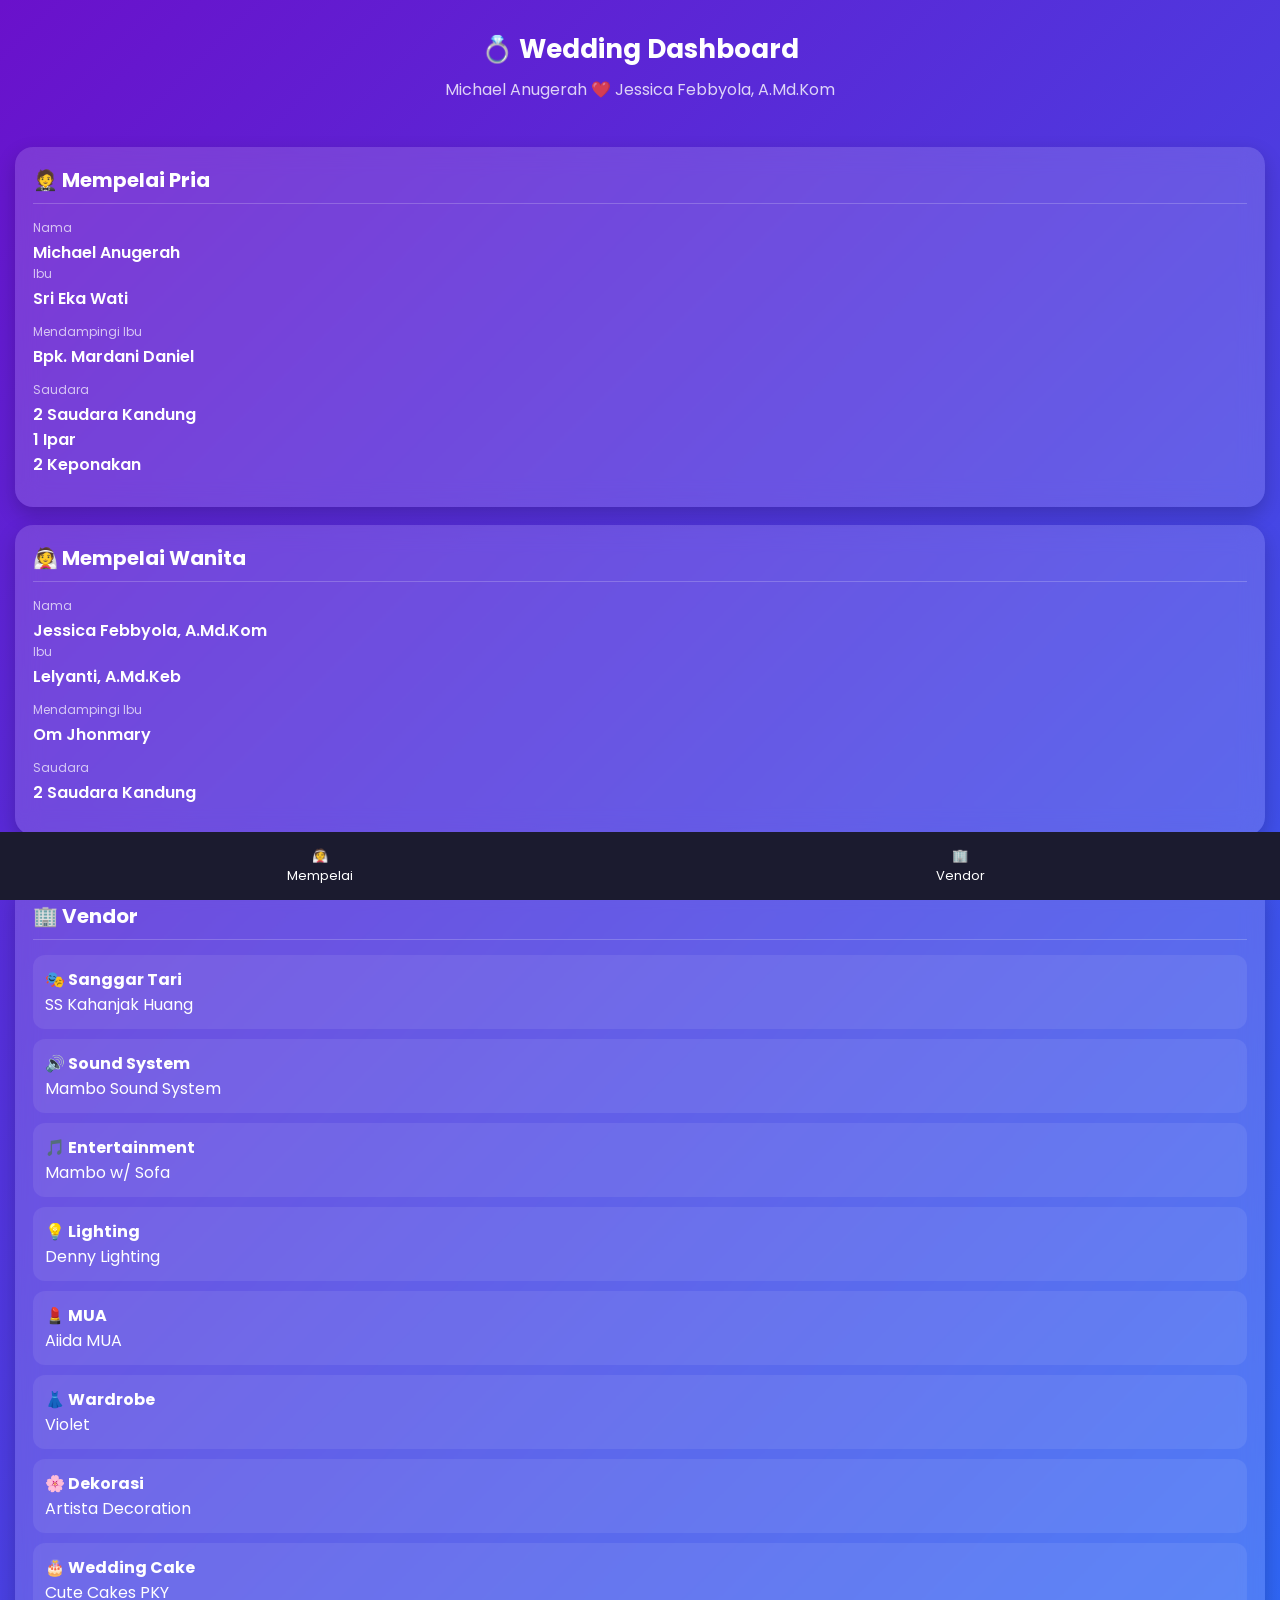
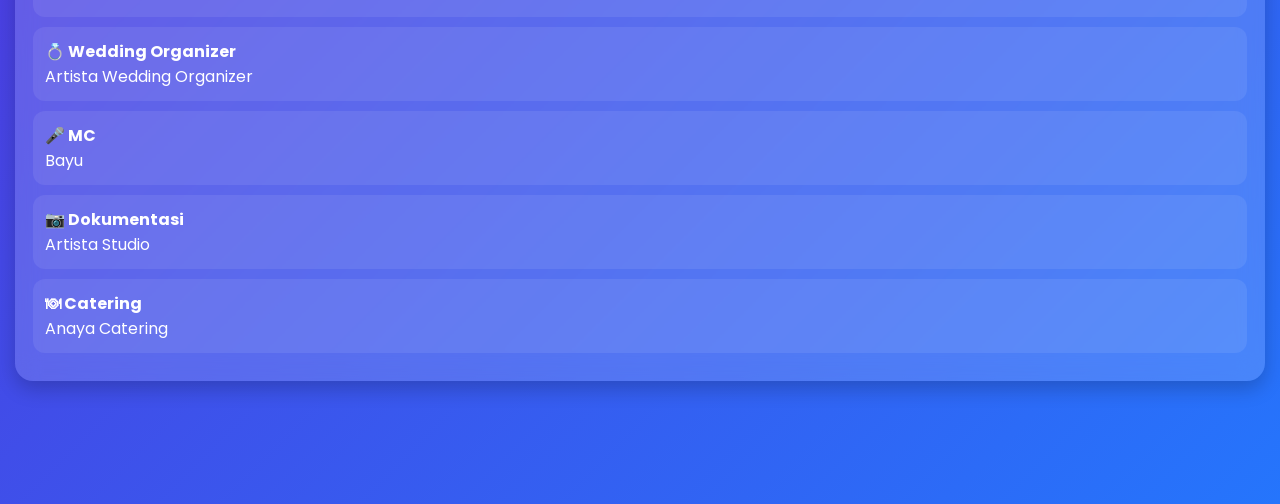
==== manten.html @ dc77c765 "Create manten.html" ====
<!DOCTYPE html>
<html lang="id">
<head>
<meta charset="UTF-8">
<meta name="viewport" content="width=device-width, initial-scale=1.0">
<title>MC Wedding</title>

<link href="https://fonts.googleapis.com/css2?family=Poppins:wght@300;400;600;700&display=swap" rel="stylesheet">

<style>
*{
margin:0;
padding:0;
box-sizing:border-box;
font-family:'Poppins',sans-serif;
scroll-behavior:smooth;
}

body{
background:linear-gradient(135deg,#6A11CB,#2575FC);
color:#fff;
padding-bottom:90px;
}

header{
padding:30px 20px;
text-align:center;
}

header h1{
font-size:26px;
}

header p{
margin-top:8px;
opacity:.8;
}

section{
padding:15px;
}

.card{
background:rgba(255,255,255,.15);
backdrop-filter:blur(12px);
border-radius:18px;
padding:18px;
margin-bottom:18px;
box-shadow:0 8px 20px rgba(0,0,0,.2);
}

.card h2{
margin-bottom:15px;
font-size:20px;
border-bottom:1px solid rgba(255,255,255,.2);
padding-bottom:8px;
}

.item{
margin-bottom:12px;
}

.label{
font-size:12px;
opacity:.7;
}

.value{
font-size:16px;
font-weight:600;
margin-top:3px;
}

.vendor{
background:rgba(255,255,255,.08);
padding:12px;
border-radius:12px;
margin-bottom:10px;
}

.vendor-title{
font-weight:bold;
}

.bottom-nav{
position:fixed;
bottom:0;
left:0;
right:0;
display:flex;
background:#1b1b2f;
}

.bottom-nav a{
flex:1;
padding:14px 5px;
text-align:center;
color:white;
text-decoration:none;
font-size:13px;
}

.bottom-nav a:hover{
background:#333;
}

@media(max-width:500px){
header h1{
font-size:22px;
}
}
</style>

</head>

<body>

<header>
<h1>💍 Wedding Dashboard</h1>
<p>Michael Anugerah ❤️ Jessica Febbyola, A.Md.Kom</p>
</header>

<section id="mempelai">

<div class="card">

<h2>🤵 Mempelai Pria</h2>

<div class="item">
<div class="label">Nama</div>
<div class="value">Michael Anugerah</div>
</d

<div class="item">
<div class="label">Ibu</div>
<div class="value">Sri Eka Wati</div>
</div>



<div class="item">
<div class="label">Mendampingi Ibu</div>
<div class="value">Bpk. Mardani Daniel</div>
</div>

<div class="item">
<div class="label">Saudara</div>
<div class="value">
2 Saudara Kandung<br>
1 Ipar<br>
2 Keponakan
</div>
</div>

</div>

<div class="card">

<h2>👰 Mempelai Wanita</h2>

<div class="item">
<div class="label">Nama</div>
<div class="value">Jessica Febbyola, A.Md.Kom</div>
</

<div class="item">
<div class="label">Ibu</div>
<div class="value">Lelyanti, A.Md.Keb</div>
</div>



<div class="item">
<div class="label">Mendampingi Ibu</div>
<div class="value">Om Jhonmary</div>
</div>

<div class="item">
<div class="label">Saudara</div>
<div class="value">2 Saudara Kandung</div>
</div>

</div>

</section>

<section id="vendor">

<div class="card">

<h2>🏢 Vendor</h2>

<div class="vendor">
<div class="vendor-title">🎭 Sanggar Tari</div>
<div>SS Kahanjak Huang</div>
</div>

<div class="vendor">
<div class="vendor-title">🔊 Sound System</div>
<div>Mambo Sound System</div>
</div>

<div class="vendor">
<div class="vendor-title">🎵 Entertainment</div>
<div>Mambo w/ Sofa</div>
</div>

<div class="vendor">
<div class="vendor-title">💡 Lighting</div>
<div>Denny Lighting</div>
</div>

<div class="vendor">
<div class="vendor-title">💄 MUA</div>
<div>Aiida MUA</div>
</div>

<div class="vendor">
<div class="vendor-title">👗 Wardrobe</div>
<div>Violet</div>
</div>

<div class="vendor">
<div class="vendor-title">🌸 Dekorasi</div>
<div>Artista Decoration</div>
</div>

<div class="vendor">
<div class="vendor-title">🎂 Wedding Cake</div>
<div>Cute Cakes PKY</div>
</div>

<div class="vendor">
<div class="vendor-title">💍 Wedding Organizer</div>
<div>Artista Wedding Organizer</div>
</div>

<div class="vendor">
<div class="vendor-title">🎤 MC</div>
<div>Bayu</div>
</div>

<div class="vendor">
<div class="vendor-title">📷 Dokumentasi</div>
<div>Artista Studio</div>
</div>

<div class="vendor">
<div class="vendor-title">🍽 Catering</div>
<div>Anaya Catering</div>
</div>

</div>

</section>

<div class="bottom-nav">
<a href="#mempelai">👰<br>Mempelai</a>
<a href="#vendor">🏢<br>Vendor</a>
</div>

</body>
</html>
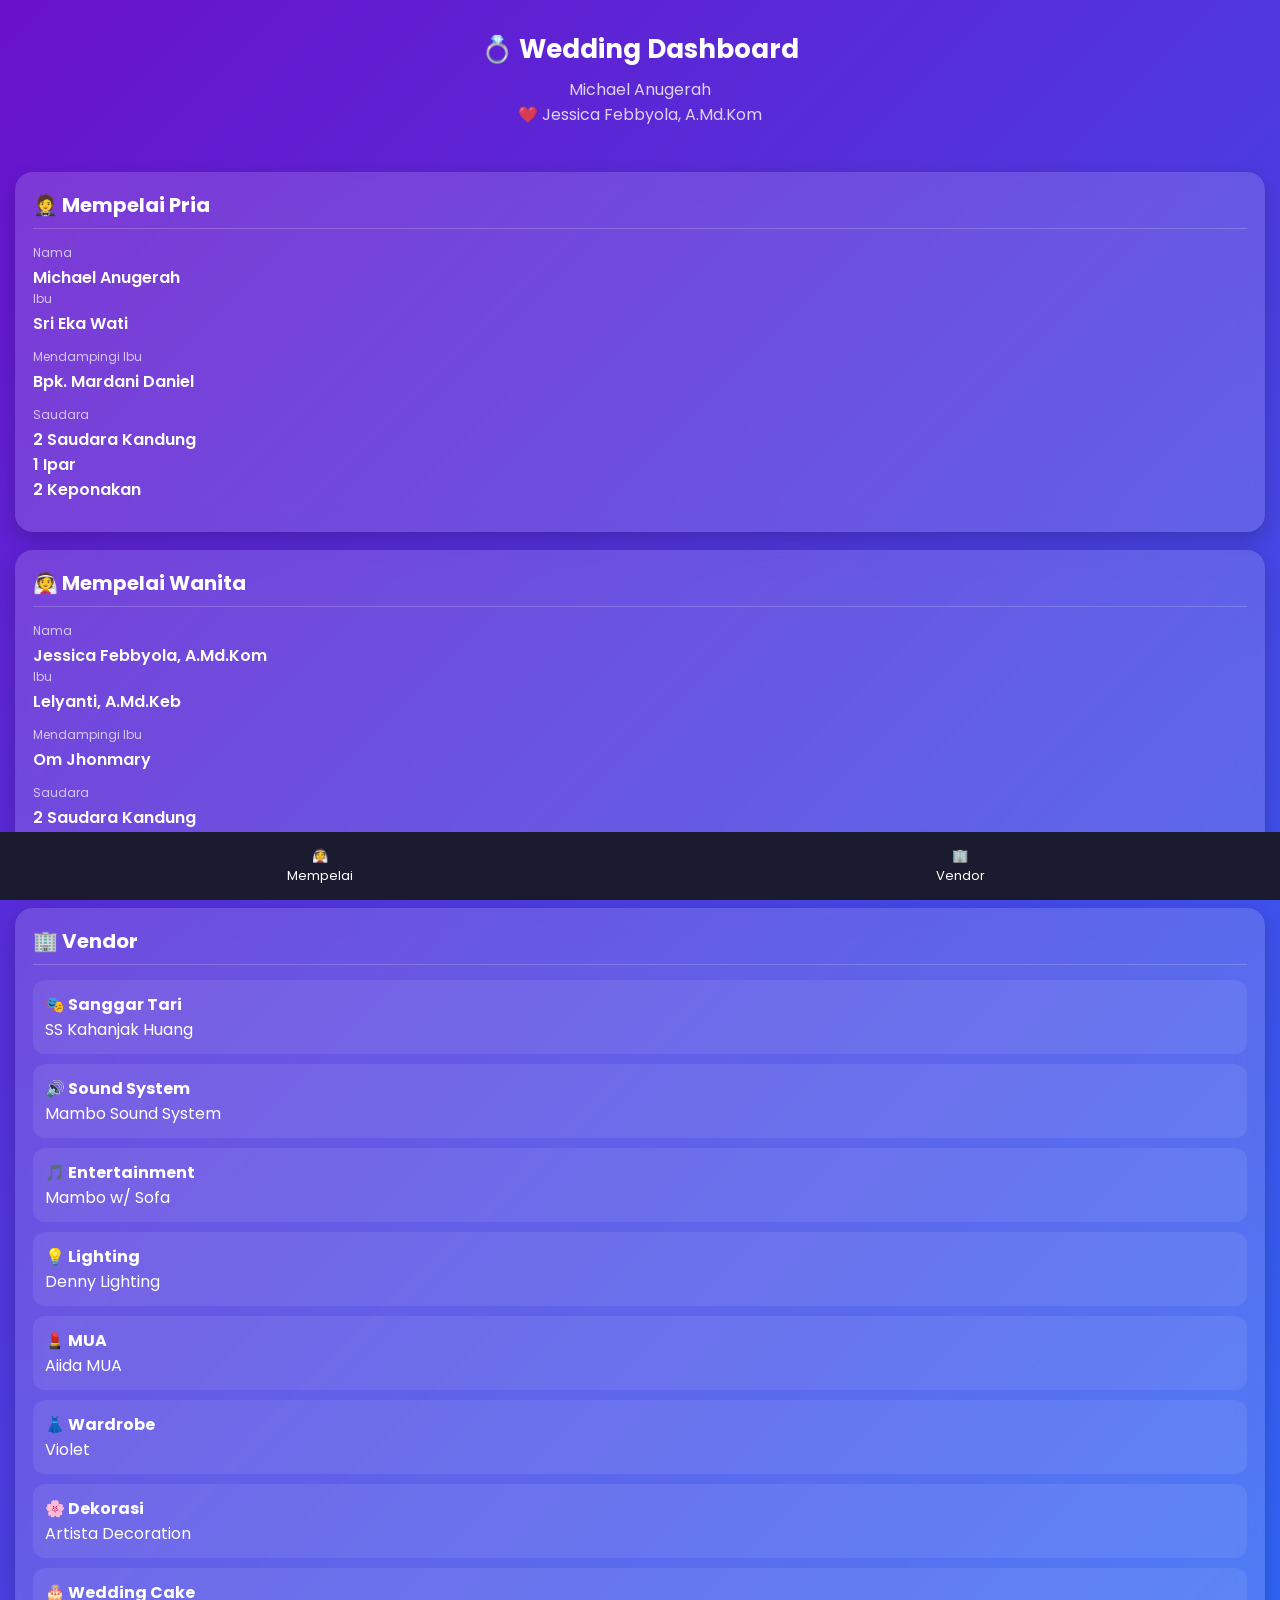
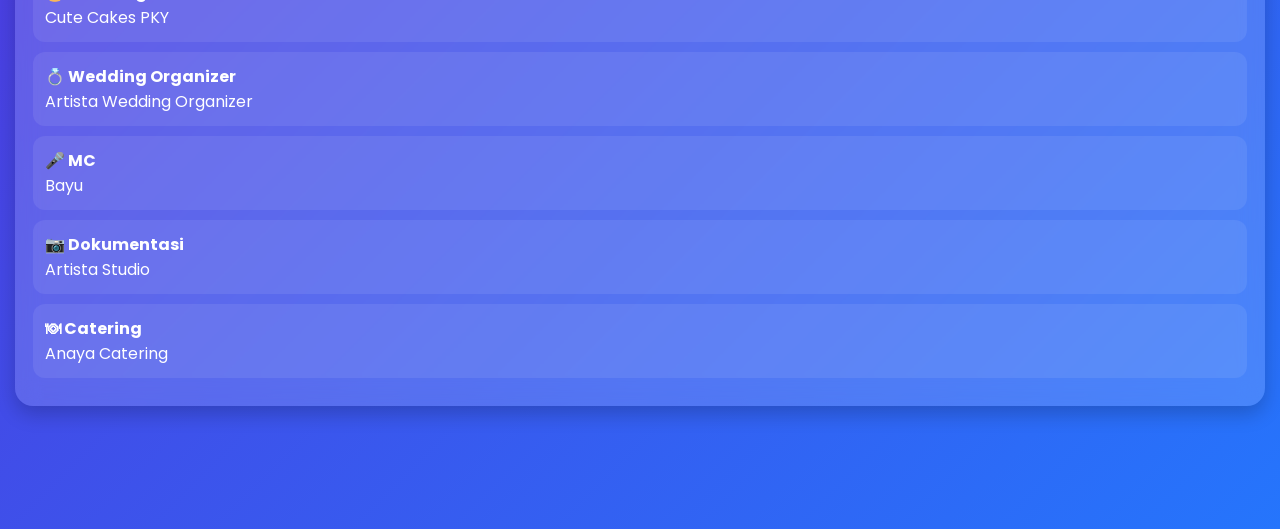
==== commit 37598625: "Update manten.html" ====
--- a/manten.html
+++ b/manten.html
@@ -117,7 +117,7 @@
 
 <header>
 <h1>💍 Wedding Dashboard</h1>
-<p>Michael Anugerah ❤️ Jessica Febbyola, A.Md.Kom</p>
+<p>Michael Anugerah<br>❤️ Jessica Febbyola, A.Md.Kom</p>
 </header>
 
 <section id="mempelai">
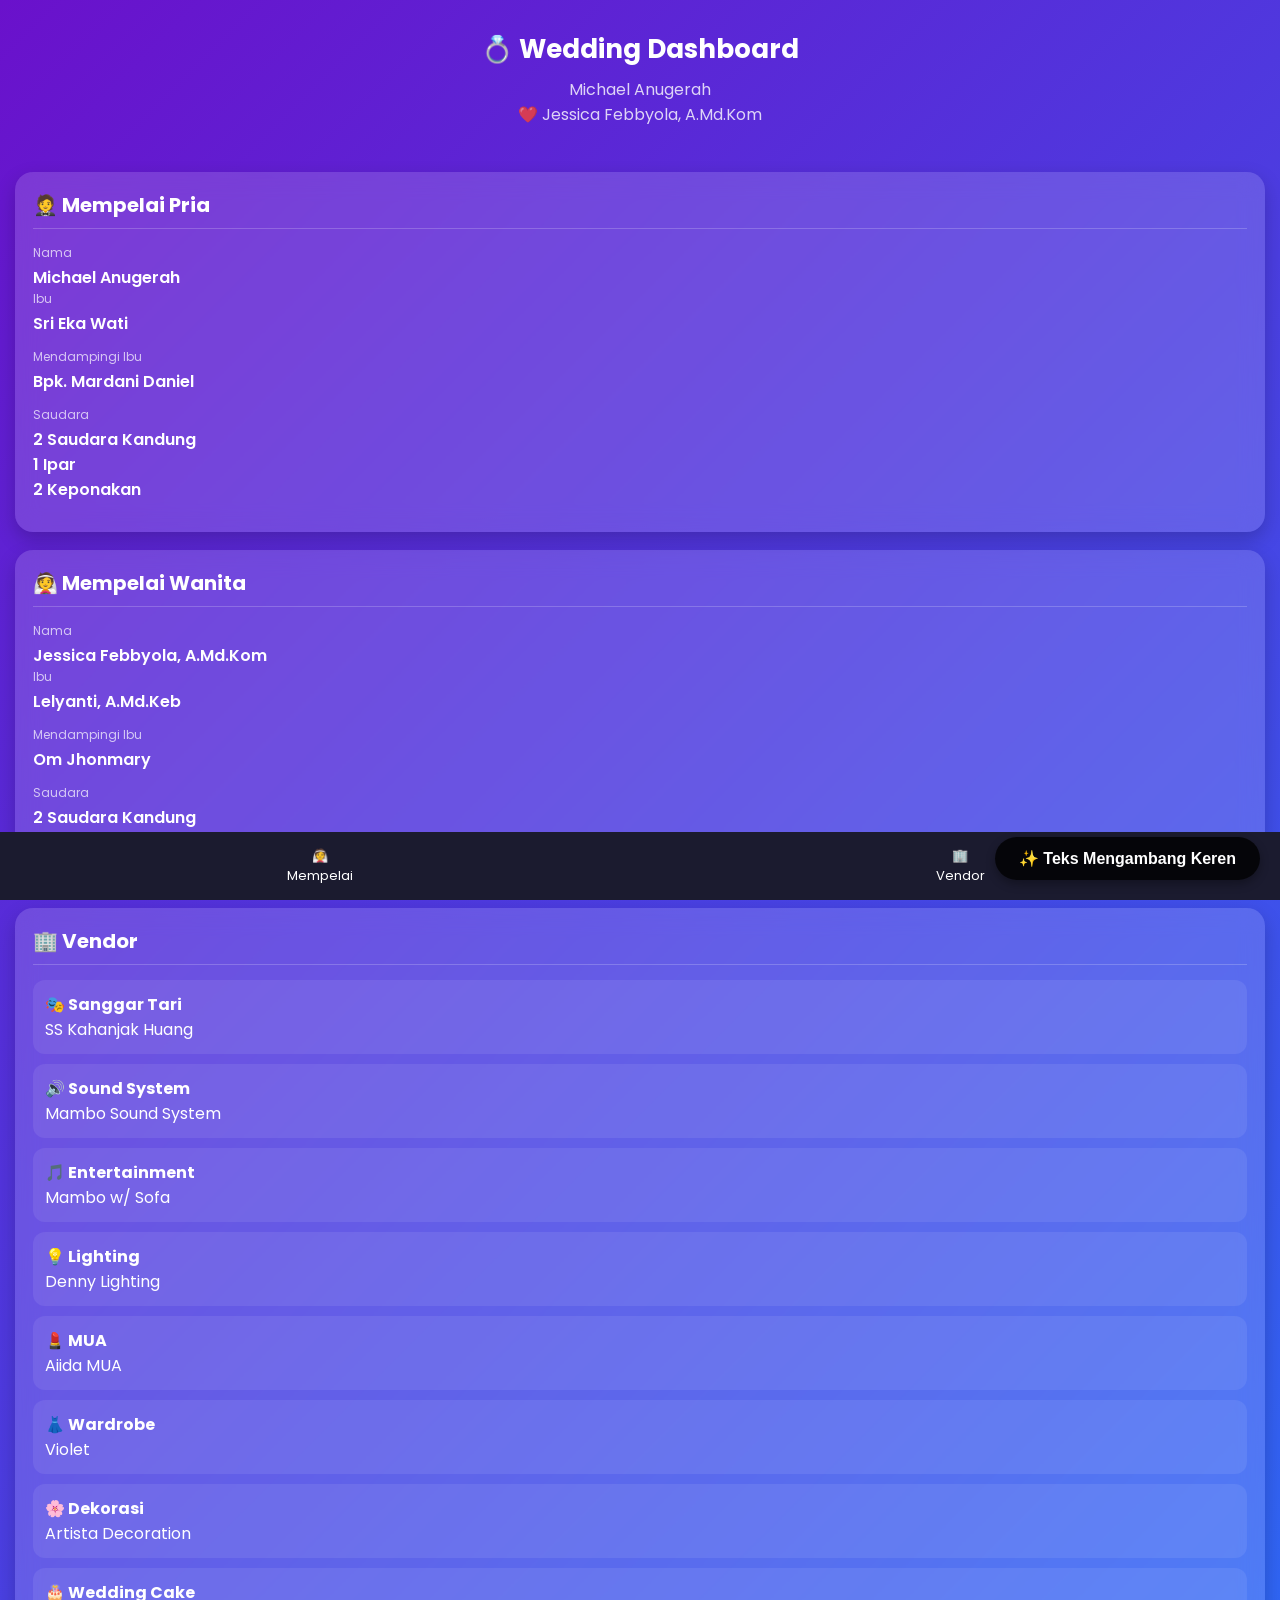
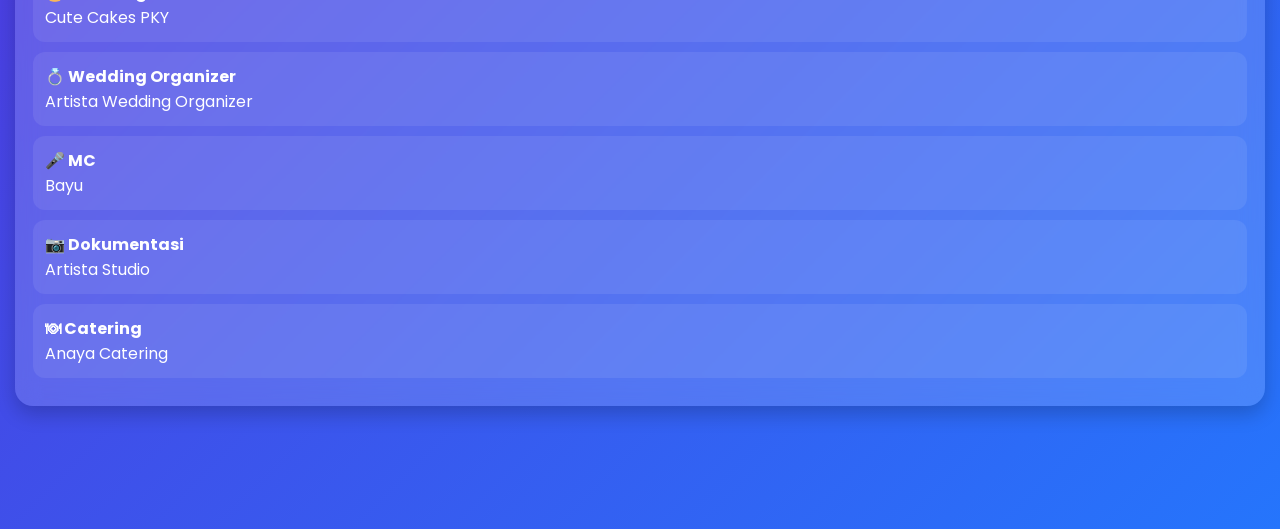
==== commit 30918d03: "Update manten.html" ====
--- a/manten.html
+++ b/manten.html
@@ -22,6 +22,39 @@
 padding-bottom:90px;
 }
 
+.teks-mengambang {
+    position: fixed; /* Membuat teks melayang dan tidak ikut bergerak saat di-scroll */
+    bottom: 20px;    /* Jarak 20px dari bagian bawah layar */
+    right: 20px;     /* Jarak 20px dari bagian kanan layar */
+    z-index: 9999;   /* Memastikan teks selalu berada di lapisan paling atas */
+    background: rgba(0, 0, 0, 0.8); /* Warna latar belakang hitam transparan */
+    color: #ffffff;  /* Warna teks putih */
+    padding: 12px 24px; /* Ruang di dalam kotak teks */
+    border-radius: 50px; /* Membuat sudut kotak menjadi melengkung (oval) */
+    font-family: Arial, sans-serif;
+    font-size: 16px;
+    font-weight: bold;
+    box-shadow: 0px 4px 10px rgba(0, 0, 0, 0.3); /* Memberikan efek bayangan */
+    cursor: pointer;
+    
+    /* Animasi melayang naik-turun (opsional) */
+    animation: melayang 2s ease-in-out infinite;
+}
+
+/* Mengatur pergerakan animasi naik-turun */
+@keyframes melayang {
+    0% {
+        transform: translateY(0);
+    }
+    50% {
+        transform: translateY(-10px);
+    }
+    100% {
+        transform: translateY(0);
+    }
+}
+
+
 header{
 padding:30px 20px;
 text-align:center;
@@ -115,6 +148,12 @@
 
 <body>
 
+<div class="teks-mengambang">
+    ✨ Teks Mengambang Keren
+</div>
+
+
+
 <header>
 <h1>💍 Wedding Dashboard</h1>
 <p>Michael Anugerah<br>❤️ Jessica Febbyola, A.Md.Kom</p>
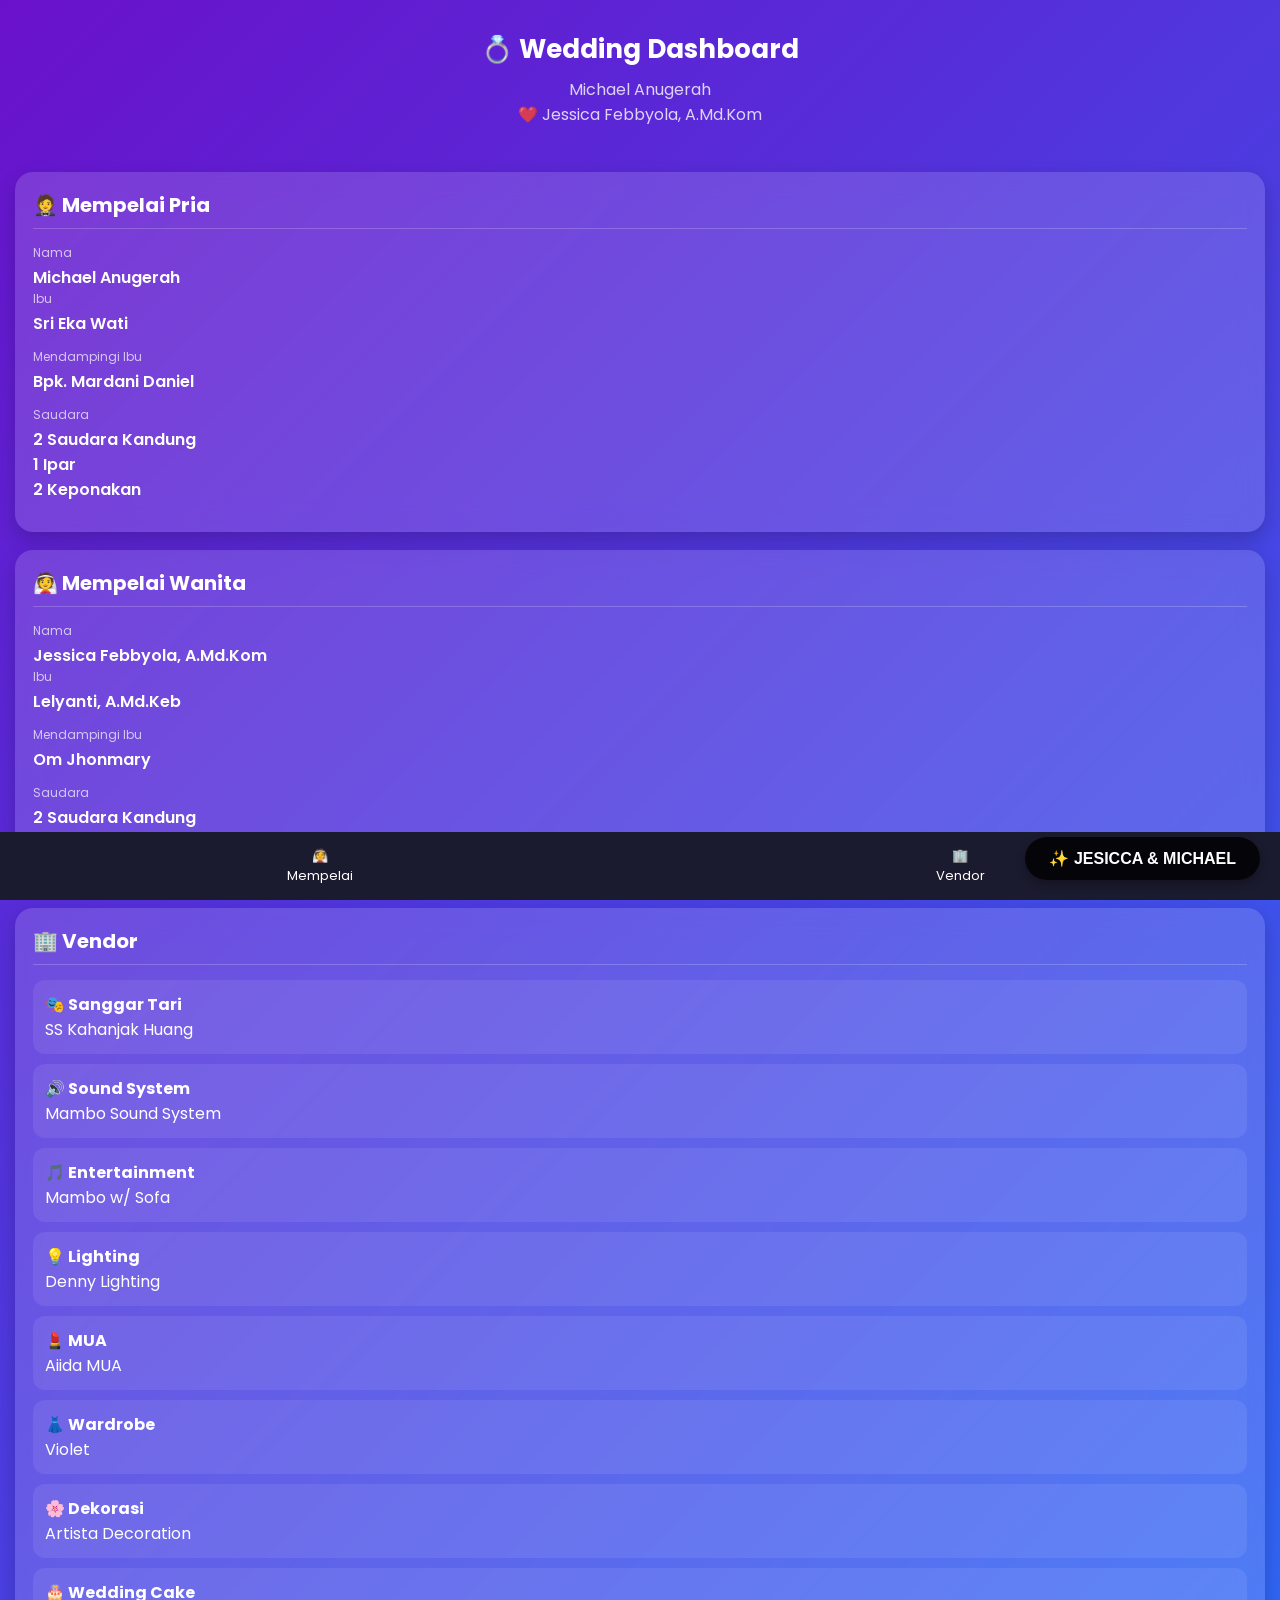
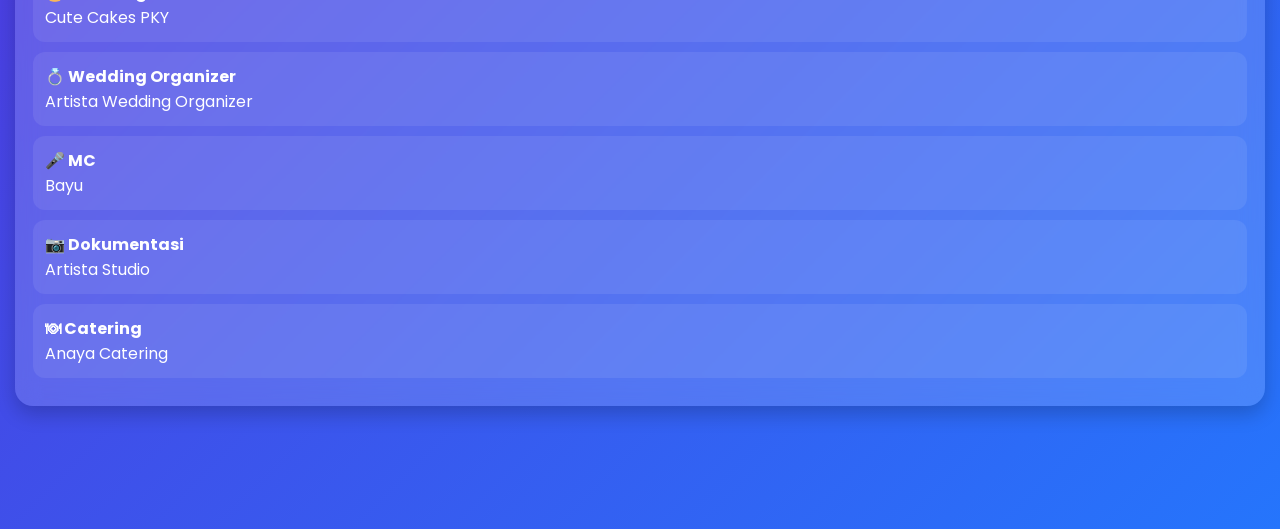
==== commit 1030d087: "Update manten.html" ====
--- a/manten.html
+++ b/manten.html
@@ -149,7 +149,7 @@
 <body>
 
 <div class="teks-mengambang">
-    ✨ Teks Mengambang Keren
+    ✨ JESICCA & MICHAEL
 </div>
 
 
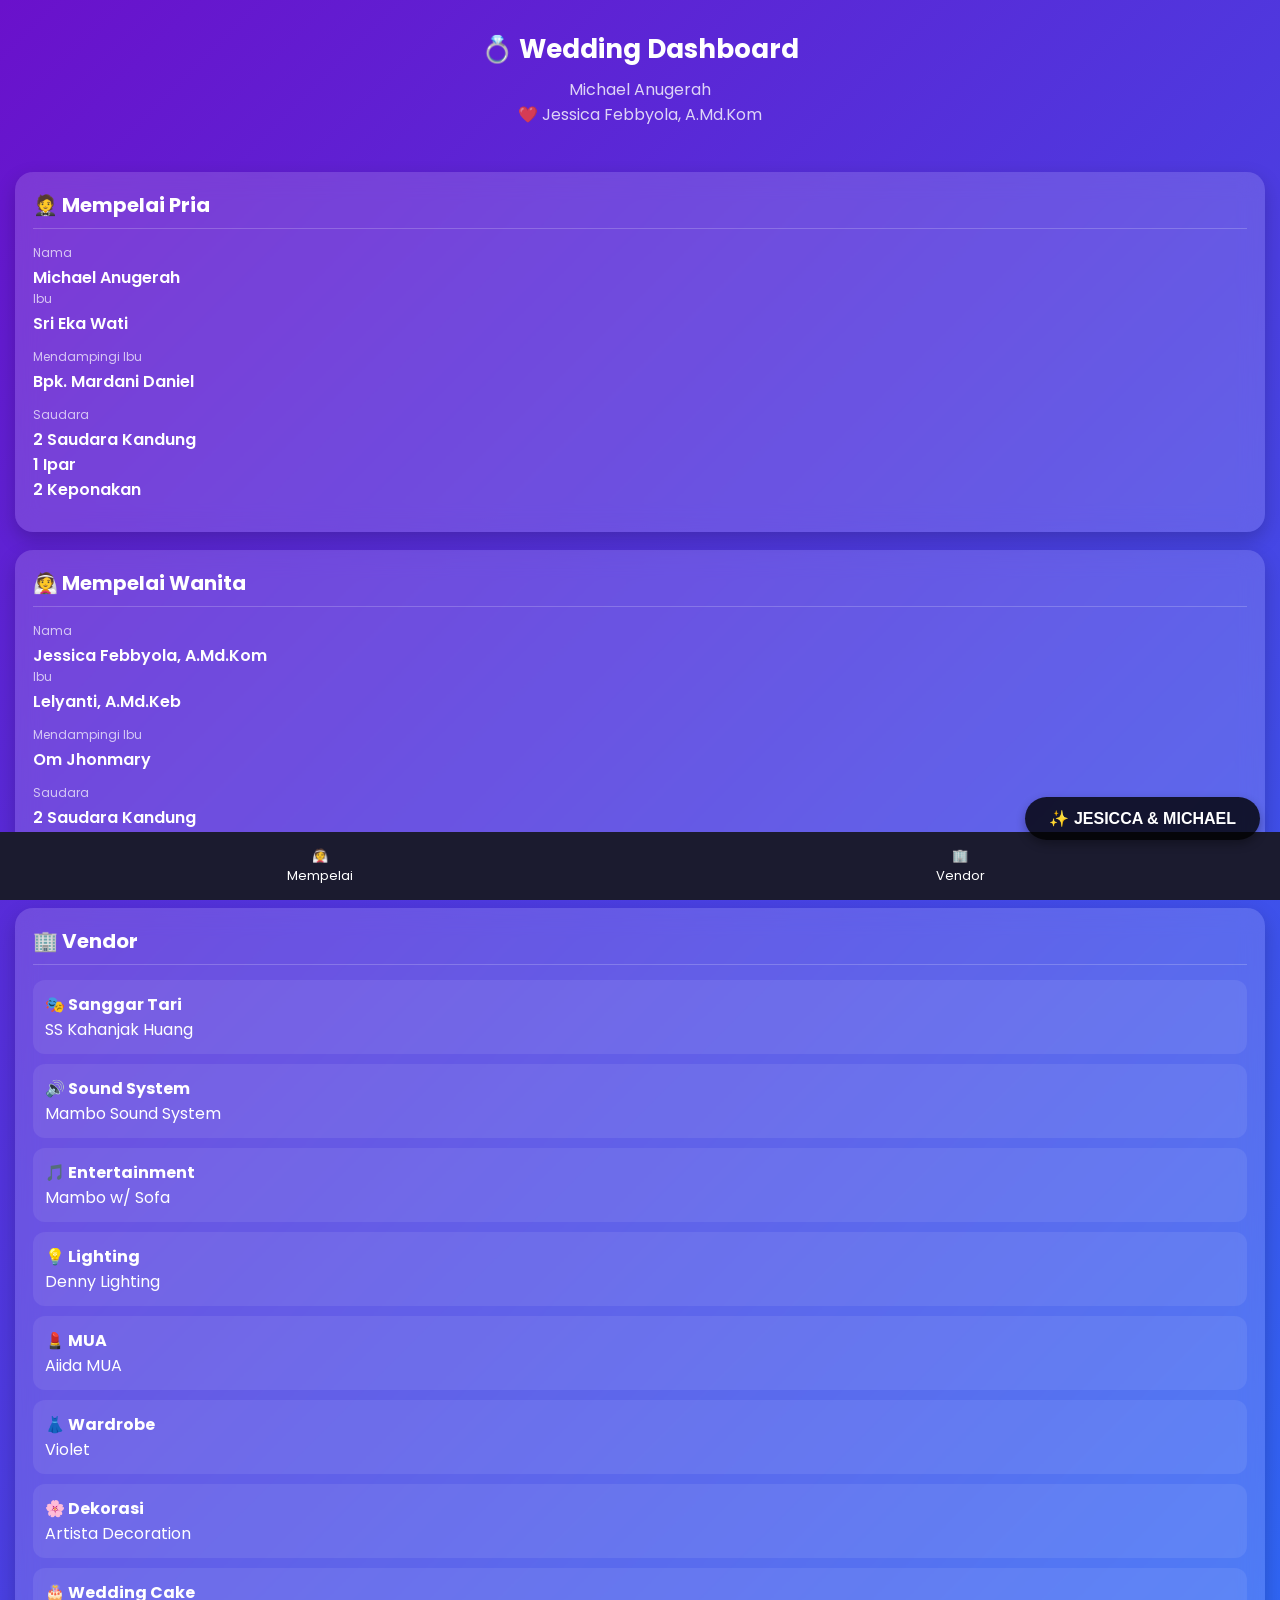
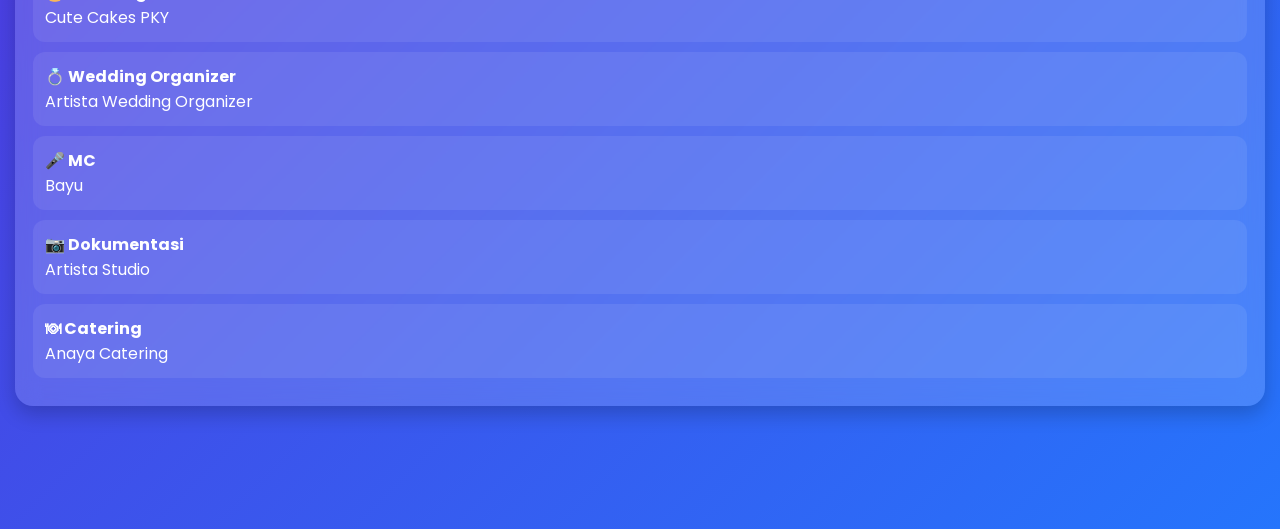
==== commit 43e80cfd: "Update manten.html" ====
--- a/manten.html
+++ b/manten.html
@@ -24,7 +24,7 @@
 
 .teks-mengambang {
     position: fixed; /* Membuat teks melayang dan tidak ikut bergerak saat di-scroll */
-    bottom: 20px;    /* Jarak 20px dari bagian bawah layar */
+    bottom: 60px;    /* Jarak 20px dari bagian bawah layar */
     right: 20px;     /* Jarak 20px dari bagian kanan layar */
     z-index: 9999;   /* Memastikan teks selalu berada di lapisan paling atas */
     background: rgba(0, 0, 0, 0.8); /* Warna latar belakang hitam transparan */
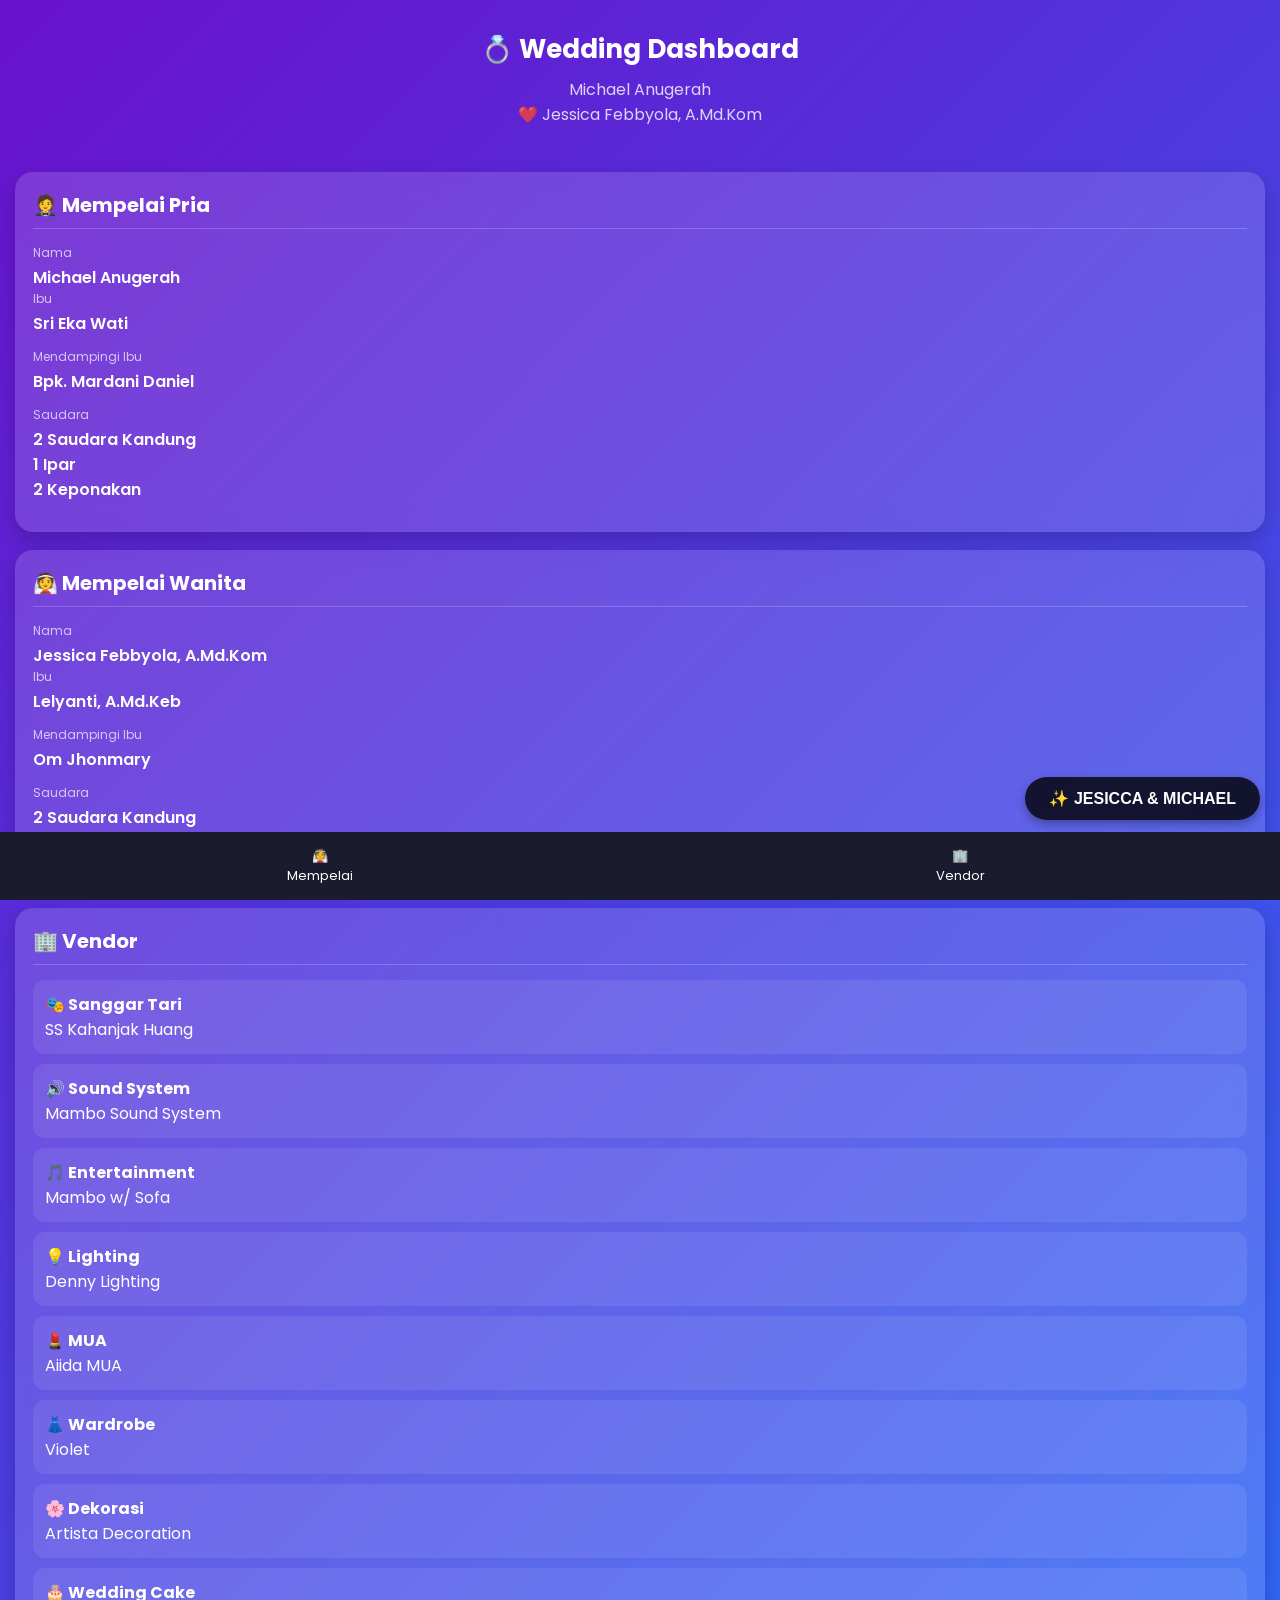
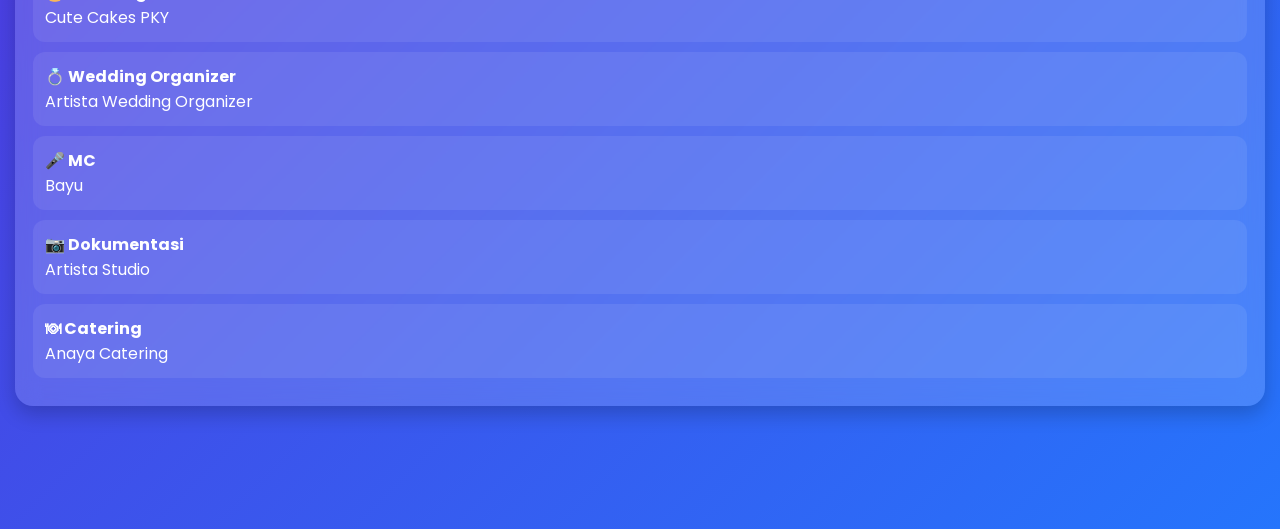
==== commit 64902b18: "Update manten.html" ====
--- a/manten.html
+++ b/manten.html
@@ -24,7 +24,7 @@
 
 .teks-mengambang {
     position: fixed; /* Membuat teks melayang dan tidak ikut bergerak saat di-scroll */
-    bottom: 60px;    /* Jarak 20px dari bagian bawah layar */
+    bottom: 80px;    /* Jarak 20px dari bagian bawah layar */
     right: 20px;     /* Jarak 20px dari bagian kanan layar */
     z-index: 9999;   /* Memastikan teks selalu berada di lapisan paling atas */
     background: rgba(0, 0, 0, 0.8); /* Warna latar belakang hitam transparan */
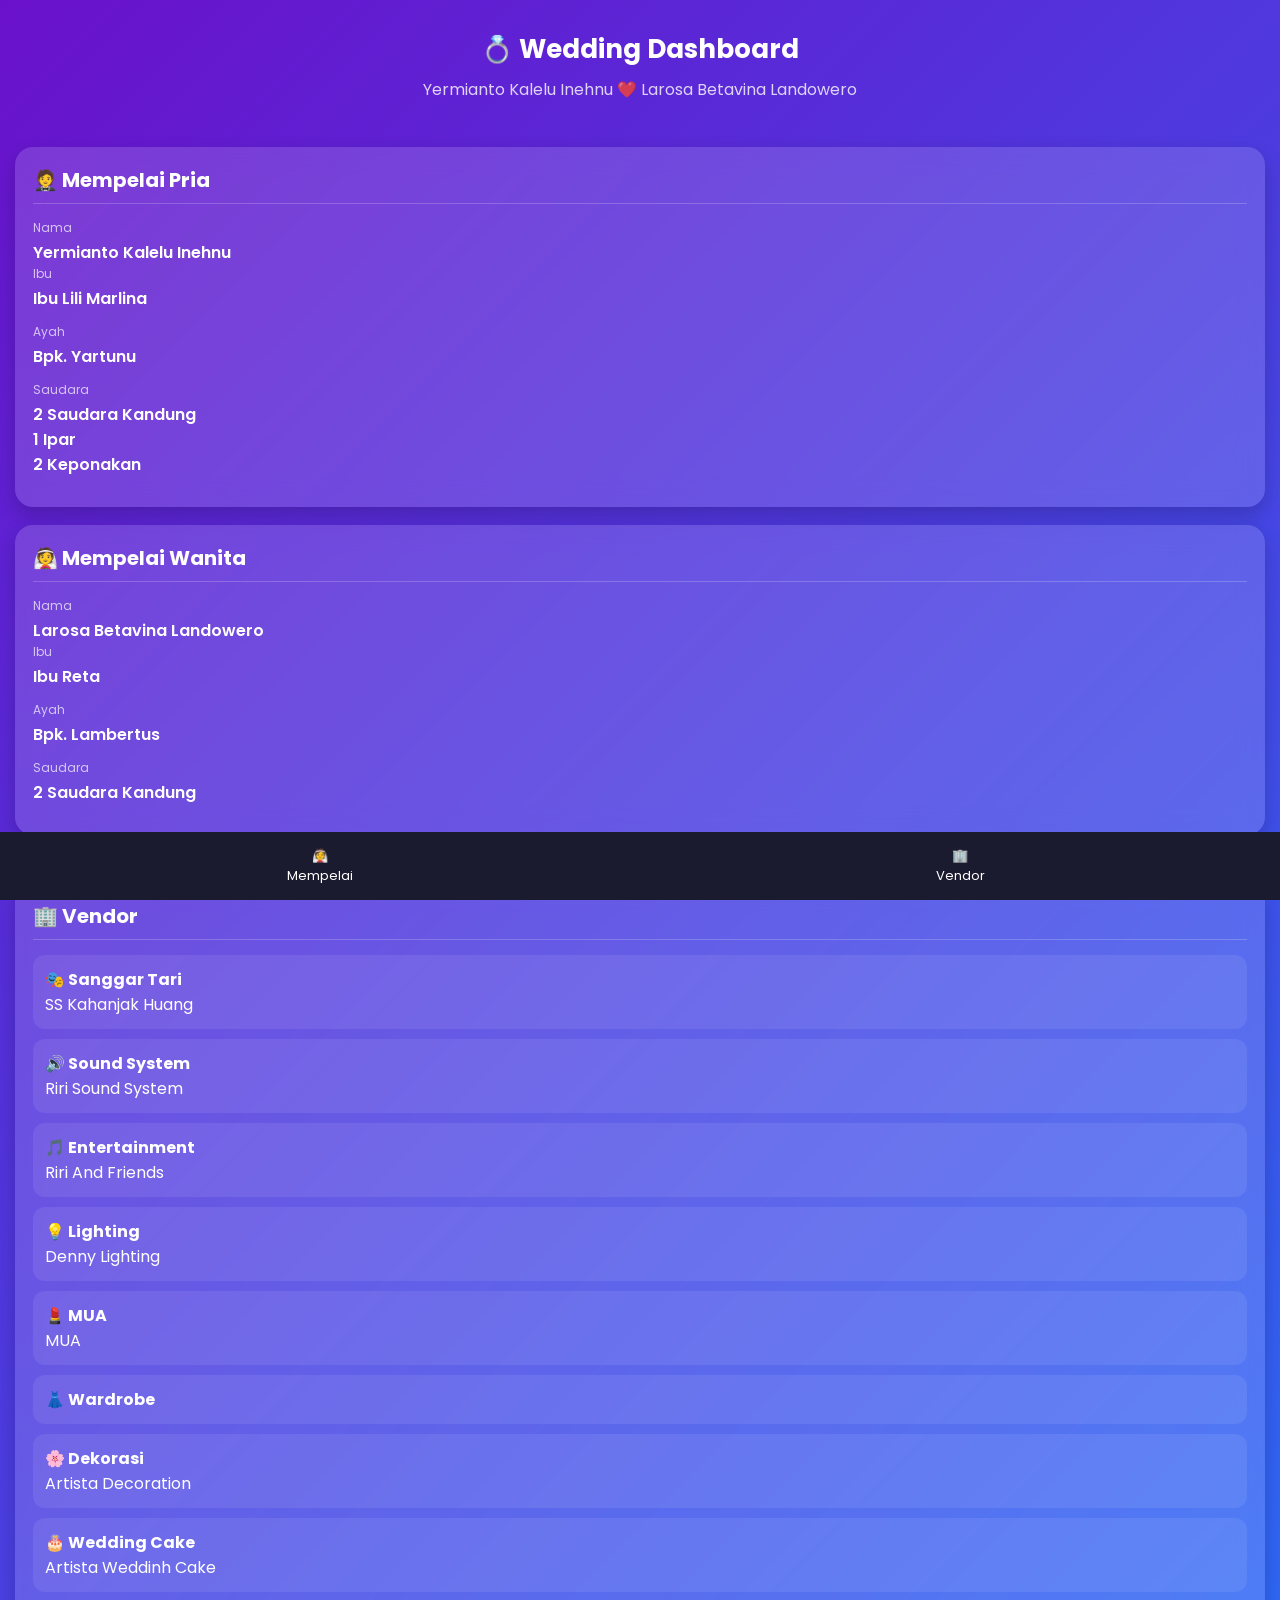
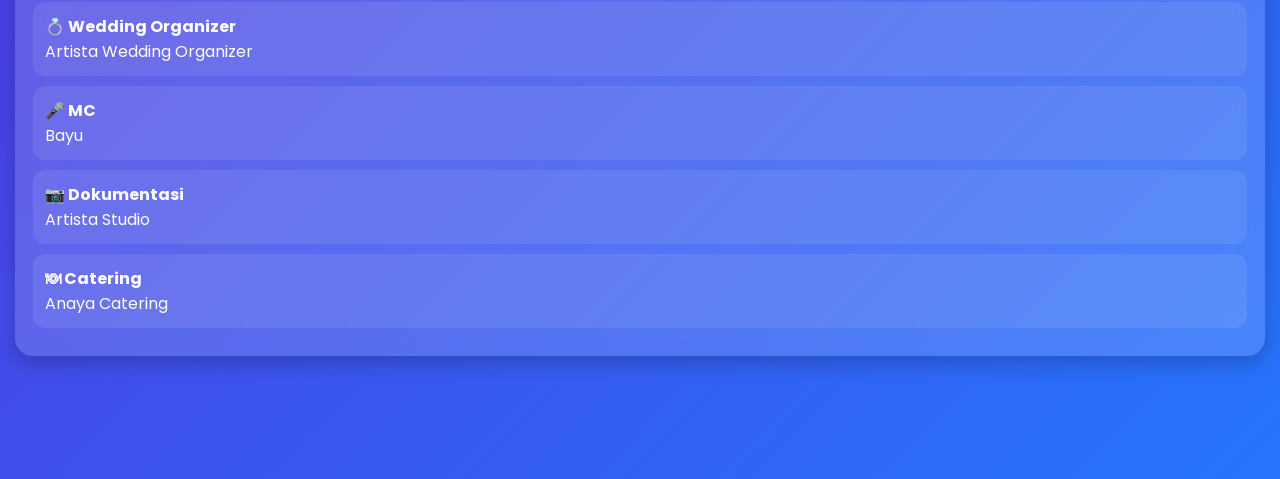
==== commit 13089767: "Update manten.html" ====
--- a/manten.html
+++ b/manten.html
@@ -22,39 +22,6 @@
 padding-bottom:90px;
 }
 
-.teks-mengambang {
-    position: fixed; /* Membuat teks melayang dan tidak ikut bergerak saat di-scroll */
-    bottom: 80px;    /* Jarak 20px dari bagian bawah layar */
-    right: 20px;     /* Jarak 20px dari bagian kanan layar */
-    z-index: 9999;   /* Memastikan teks selalu berada di lapisan paling atas */
-    background: rgba(0, 0, 0, 0.8); /* Warna latar belakang hitam transparan */
-    color: #ffffff;  /* Warna teks putih */
-    padding: 12px 24px; /* Ruang di dalam kotak teks */
-    border-radius: 50px; /* Membuat sudut kotak menjadi melengkung (oval) */
-    font-family: Arial, sans-serif;
-    font-size: 16px;
-    font-weight: bold;
-    box-shadow: 0px 4px 10px rgba(0, 0, 0, 0.3); /* Memberikan efek bayangan */
-    cursor: pointer;
-    
-    /* Animasi melayang naik-turun (opsional) */
-    animation: melayang 2s ease-in-out infinite;
-}
-
-/* Mengatur pergerakan animasi naik-turun */
-@keyframes melayang {
-    0% {
-        transform: translateY(0);
-    }
-    50% {
-        transform: translateY(-10px);
-    }
-    100% {
-        transform: translateY(0);
-    }
-}
-
-
 header{
 padding:30px 20px;
 text-align:center;
@@ -148,15 +115,9 @@
 
 <body>
 
-<div class="teks-mengambang">
-    ✨ JESICCA & MICHAEL
-</div>
-
-
-
 <header>
 <h1>💍 Wedding Dashboard</h1>
-<p>Michael Anugerah<br>❤️ Jessica Febbyola, A.Md.Kom</p>
+<p>Yermianto Kalelu Inehnu ❤️ Larosa Betavina Landowero</p>
 </header>
 
 <section id="mempelai">
@@ -167,19 +128,19 @@
 
 <div class="item">
 <div class="label">Nama</div>
-<div class="value">Michael Anugerah</div>
+<div class="value">Yermianto Kalelu Inehnu</div>
 </d
 
 <div class="item">
 <div class="label">Ibu</div>
-<div class="value">Sri Eka Wati</div>
-</div>
-
-
-
-<div class="item">
-<div class="label">Mendampingi Ibu</div>
-<div class="value">Bpk. Mardani Daniel</div>
+<div class="value">Ibu Lili Marlina</div>
+</div>
+
+
+
+<div class="item">
+<div class="label">Ayah</div>
+<div class="value">Bpk. Yartunu</div>
 </div>
 
 <div class="item">
@@ -199,19 +160,19 @@
 
 <div class="item">
 <div class="label">Nama</div>
-<div class="value">Jessica Febbyola, A.Md.Kom</div>
+<div class="value">Larosa Betavina Landowero</div>
 </
 
 <div class="item">
 <div class="label">Ibu</div>
-<div class="value">Lelyanti, A.Md.Keb</div>
-</div>
-
-
-
-<div class="item">
-<div class="label">Mendampingi Ibu</div>
-<div class="value">Om Jhonmary</div>
+<div class="value">Ibu Reta</div>
+</div>
+
+
+
+<div class="item">
+<div class="label">Ayah</div>
+<div class="value">Bpk. Lambertus</div>
 </div>
 
 <div class="item">
@@ -236,12 +197,12 @@
 
 <div class="vendor">
 <div class="vendor-title">🔊 Sound System</div>
-<div>Mambo Sound System</div>
+<div>Riri Sound System</div>
 </div>
 
 <div class="vendor">
 <div class="vendor-title">🎵 Entertainment</div>
-<div>Mambo w/ Sofa</div>
+<div>Riri And Friends</div>
 </div>
 
 <div class="vendor">
@@ -251,12 +212,12 @@
 
 <div class="vendor">
 <div class="vendor-title">💄 MUA</div>
-<div>Aiida MUA</div>
+<div> MUA</div>
 </div>
 
 <div class="vendor">
 <div class="vendor-title">👗 Wardrobe</div>
-<div>Violet</div>
+<div> </div>
 </div>
 
 <div class="vendor">
@@ -266,7 +227,7 @@
 
 <div class="vendor">
 <div class="vendor-title">🎂 Wedding Cake</div>
-<div>Cute Cakes PKY</div>
+<div>Artista Weddinh Cake</div>
 </div>
 
 <div class="vendor">
